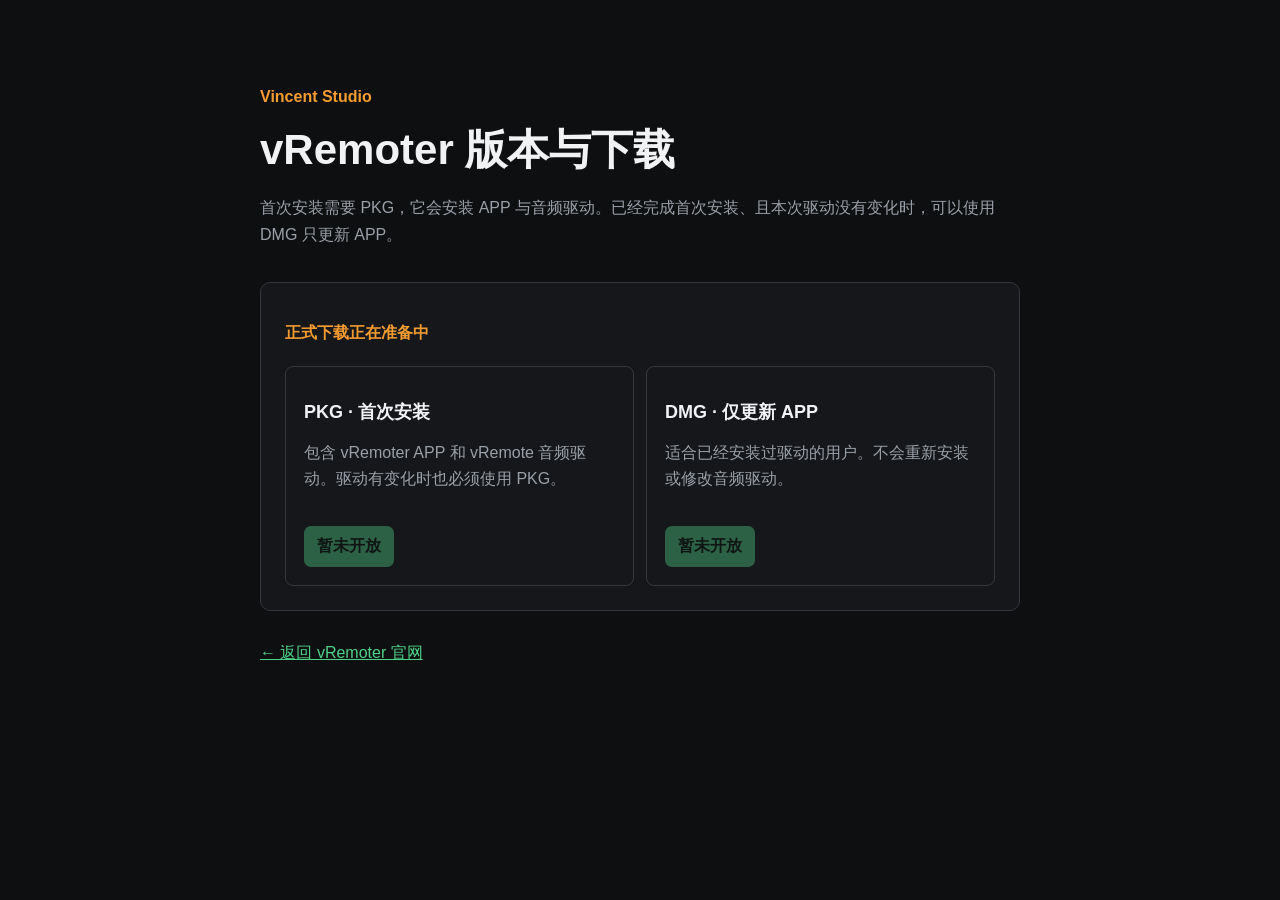
==== Server/index.html @ 198f52ce "Prepare private self-hosted vRemoter release" ====
<!doctype html>
<html lang="zh-Hans">
<head>
  <meta charset="utf-8">
  <meta name="viewport" content="width=device-width,initial-scale=1">
  <meta name="color-scheme" content="dark">
  <title>vRemoter · 版本与下载</title>
  <style>
    :root{font-family:-apple-system,BlinkMacSystemFont,"Segoe UI","PingFang SC",sans-serif;color:#f0f2f4;background:#0e0f11}
    body{margin:0}.wrap{width:min(760px,calc(100% - 40px));margin:0 auto;padding:72px 0}a{color:#4fd187}h1{font-size:42px;margin:0 0 12px}.lead{color:#9aa0a8;line-height:1.7}.panel{margin-top:34px;padding:24px;border:1px solid #34373c;border-radius:10px;background:#15171a}.status{color:#f59c31;font-weight:700}.downloads{display:grid;grid-template-columns:1fr 1fr;gap:12px;margin-top:22px}.download{padding:18px;border:1px solid #34373c;border-radius:8px}.download h2{font-size:18px}.download p{min-height:70px;color:#9aa0a8;line-height:1.6}.download a{display:inline-block;padding:10px 13px;border-radius:7px;background:#4fd187;color:#07120c;font-weight:750;text-decoration:none}.download a[aria-disabled="true"]{pointer-events:none;opacity:.4}.back{display:inline-block;margin-top:32px}@media(max-width:640px){h1{font-size:34px}.downloads{grid-template-columns:1fr}.download p{min-height:0}}
  </style>
</head>
<body>
  <main class="wrap">
    <p class="status">Vincent Studio</p>
    <h1>vRemoter 版本与下载</h1>
    <p class="lead">首次安装需要 PKG，它会安装 APP 与音频驱动。已经完成首次安装、且本次驱动没有变化时，可以使用 DMG 只更新 APP。</p>
    <section class="panel">
      <p id="release-status" class="status">正式下载正在准备中</p>
      <div class="downloads">
        <article class="download">
          <h2>PKG · 首次安装</h2>
          <p>包含 vRemoter APP 和 vRemote 音频驱动。驱动有变化时也必须使用 PKG。</p>
          <a id="pkg-link" href="#" aria-disabled="true">暂未开放</a>
        </article>
        <article class="download">
          <h2>DMG · 仅更新 APP</h2>
          <p>适合已经安装过驱动的用户。不会重新安装或修改音频驱动。</p>
          <a id="dmg-link" href="#" aria-disabled="true">暂未开放</a>
        </article>
      </div>
    </section>
    <a class="back" href="https://vremoter.vincentstudio.org">← 返回 vRemoter 官网</a>
  </main>
  <script>
    fetch('releases.json', {cache: 'no-store'})
      .then((response) => response.ok ? response.json() : Promise.reject())
      .then((releases) => releases.find((release) => !release.draft && !release.prerelease))
      .then((release) => {
        if (!release) return;
        document.querySelector('#release-status').textContent = `${release.name} · ${release.body || ''}`;
        for (const extension of ['pkg', 'dmg']) {
          const asset = release.assets.find((item) => item.name.toLowerCase().endsWith(`.${extension}`));
          if (!asset) continue;
          const link = document.querySelector(`#${extension}-link`);
          link.href = asset.browser_download_url;
          link.textContent = `下载 ${asset.name}`;
          link.removeAttribute('aria-disabled');
        }
      })
      .catch(() => {});
  </script>
</body>
</html>
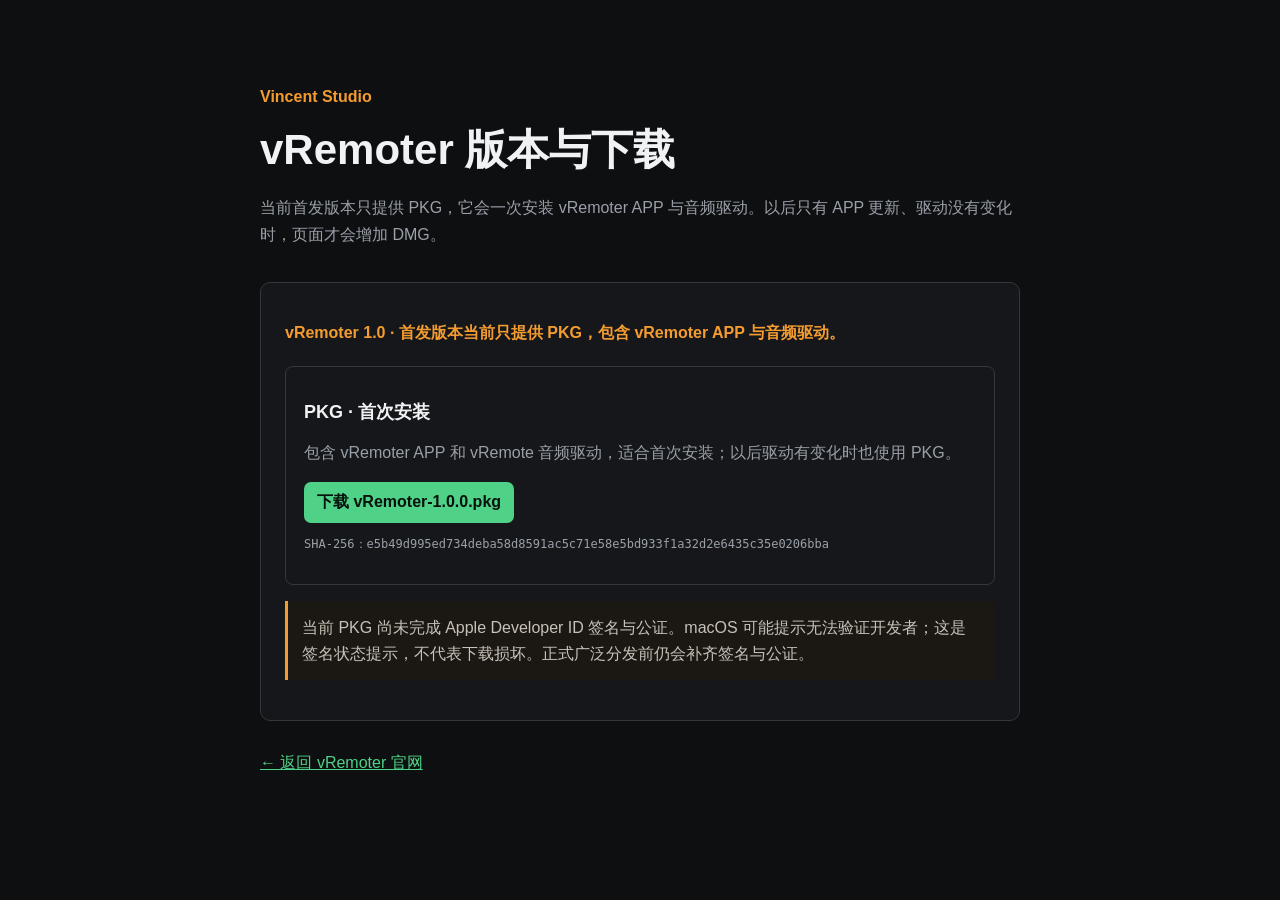
==== commit 94ff21eb: "Publish the initial PKG download" ====
--- a/Server/index.html
+++ b/Server/index.html
@@ -7,28 +7,18 @@
   <title>vRemoter · 版本与下载</title>
   <style>
     :root{font-family:-apple-system,BlinkMacSystemFont,"Segoe UI","PingFang SC",sans-serif;color:#f0f2f4;background:#0e0f11}
-    body{margin:0}.wrap{width:min(760px,calc(100% - 40px));margin:0 auto;padding:72px 0}a{color:#4fd187}h1{font-size:42px;margin:0 0 12px}.lead{color:#9aa0a8;line-height:1.7}.panel{margin-top:34px;padding:24px;border:1px solid #34373c;border-radius:10px;background:#15171a}.status{color:#f59c31;font-weight:700}.downloads{display:grid;grid-template-columns:1fr 1fr;gap:12px;margin-top:22px}.download{padding:18px;border:1px solid #34373c;border-radius:8px}.download h2{font-size:18px}.download p{min-height:70px;color:#9aa0a8;line-height:1.6}.download a{display:inline-block;padding:10px 13px;border-radius:7px;background:#4fd187;color:#07120c;font-weight:750;text-decoration:none}.download a[aria-disabled="true"]{pointer-events:none;opacity:.4}.back{display:inline-block;margin-top:32px}@media(max-width:640px){h1{font-size:34px}.downloads{grid-template-columns:1fr}.download p{min-height:0}}
+    body{margin:0}.wrap{width:min(760px,calc(100% - 40px));margin:0 auto;padding:72px 0}a{color:#4fd187}h1{font-size:42px;margin:0 0 12px}.lead{color:#9aa0a8;line-height:1.7}.panel{margin-top:34px;padding:24px;border:1px solid #34373c;border-radius:10px;background:#15171a}.status{color:#f59c31;font-weight:700}.downloads{display:grid;grid-template-columns:1fr;gap:12px;margin-top:22px}.download{padding:18px;border:1px solid #34373c;border-radius:8px}.download h2{font-size:18px}.download p{color:#9aa0a8;line-height:1.6}.download a{display:inline-block;padding:10px 13px;border-radius:7px;background:#4fd187;color:#07120c;font-weight:750;text-decoration:none}.notice{margin-top:16px;padding:14px;border-left:3px solid #f59c31;background:#1b1814;color:#c8c1b7;line-height:1.6}.digest{overflow-wrap:anywhere;font:12px ui-monospace,SFMono-Regular,Menlo,monospace;color:#777f88}.back{display:inline-block;margin-top:32px}@media(max-width:640px){h1{font-size:34px}}
   </style>
 </head>
 <body>
   <main class="wrap">
     <p class="status">Vincent Studio</p>
     <h1>vRemoter 版本与下载</h1>
-    <p class="lead">首次安装需要 PKG，它会安装 APP 与音频驱动。已经完成首次安装、且本次驱动没有变化时，可以使用 DMG 只更新 APP。</p>
+    <p class="lead">当前首发版本只提供 PKG，它会一次安装 vRemoter APP 与音频驱动。以后只有 APP 更新、驱动没有变化时，页面才会增加 DMG。</p>
     <section class="panel">
-      <p id="release-status" class="status">正式下载正在准备中</p>
-      <div class="downloads">
-        <article class="download">
-          <h2>PKG · 首次安装</h2>
-          <p>包含 vRemoter APP 和 vRemote 音频驱动。驱动有变化时也必须使用 PKG。</p>
-          <a id="pkg-link" href="#" aria-disabled="true">暂未开放</a>
-        </article>
-        <article class="download">
-          <h2>DMG · 仅更新 APP</h2>
-          <p>适合已经安装过驱动的用户。不会重新安装或修改音频驱动。</p>
-          <a id="dmg-link" href="#" aria-disabled="true">暂未开放</a>
-        </article>
-      </div>
+      <p id="release-status" class="status">正在读取最新版本…</p>
+      <div id="downloads" class="downloads"></div>
+      <p class="notice">当前 PKG 尚未完成 Apple Developer ID 签名与公证。macOS 可能提示无法验证开发者；这是签名状态提示，不代表下载损坏。正式广泛分发前仍会补齐签名与公证。</p>
     </section>
     <a class="back" href="https://vremoter.vincentstudio.org">← 返回 vRemoter 官网</a>
   </main>
@@ -39,16 +29,31 @@
       .then((release) => {
         if (!release) return;
         document.querySelector('#release-status').textContent = `${release.name} · ${release.body || ''}`;
+        const downloads = document.querySelector('#downloads');
+        const descriptions = {
+          pkg: '包含 vRemoter APP 和 vRemote 音频驱动，适合首次安装；以后驱动有变化时也使用 PKG。',
+          dmg: '只更新 vRemoter APP，不重新安装或修改音频驱动。'
+        };
         for (const extension of ['pkg', 'dmg']) {
           const asset = release.assets.find((item) => item.name.toLowerCase().endsWith(`.${extension}`));
           if (!asset) continue;
-          const link = document.querySelector(`#${extension}-link`);
-          link.href = asset.browser_download_url;
-          link.textContent = `下载 ${asset.name}`;
-          link.removeAttribute('aria-disabled');
+          const article = document.createElement('article');
+          article.className = 'download';
+          const digest = asset.digest?.replace(/^sha256:/i, '') || '';
+          article.innerHTML = `
+            <h2>${extension.toUpperCase()} · ${extension === 'pkg' ? '首次安装' : '仅更新 APP'}</h2>
+            <p>${descriptions[extension]}</p>
+            <a href="${asset.browser_download_url}">下载 ${asset.name}</a>
+            ${digest ? `<p class="digest">SHA-256：${digest}</p>` : ''}`;
+          downloads.appendChild(article);
+        }
+        if (!downloads.children.length) {
+          document.querySelector('#release-status').textContent = '当前版本暂时没有可下载文件';
         }
       })
-      .catch(() => {});
+      .catch(() => {
+        document.querySelector('#release-status').textContent = '暂时无法读取下载信息，请稍后刷新';
+      });
   </script>
 </body>
 </html>
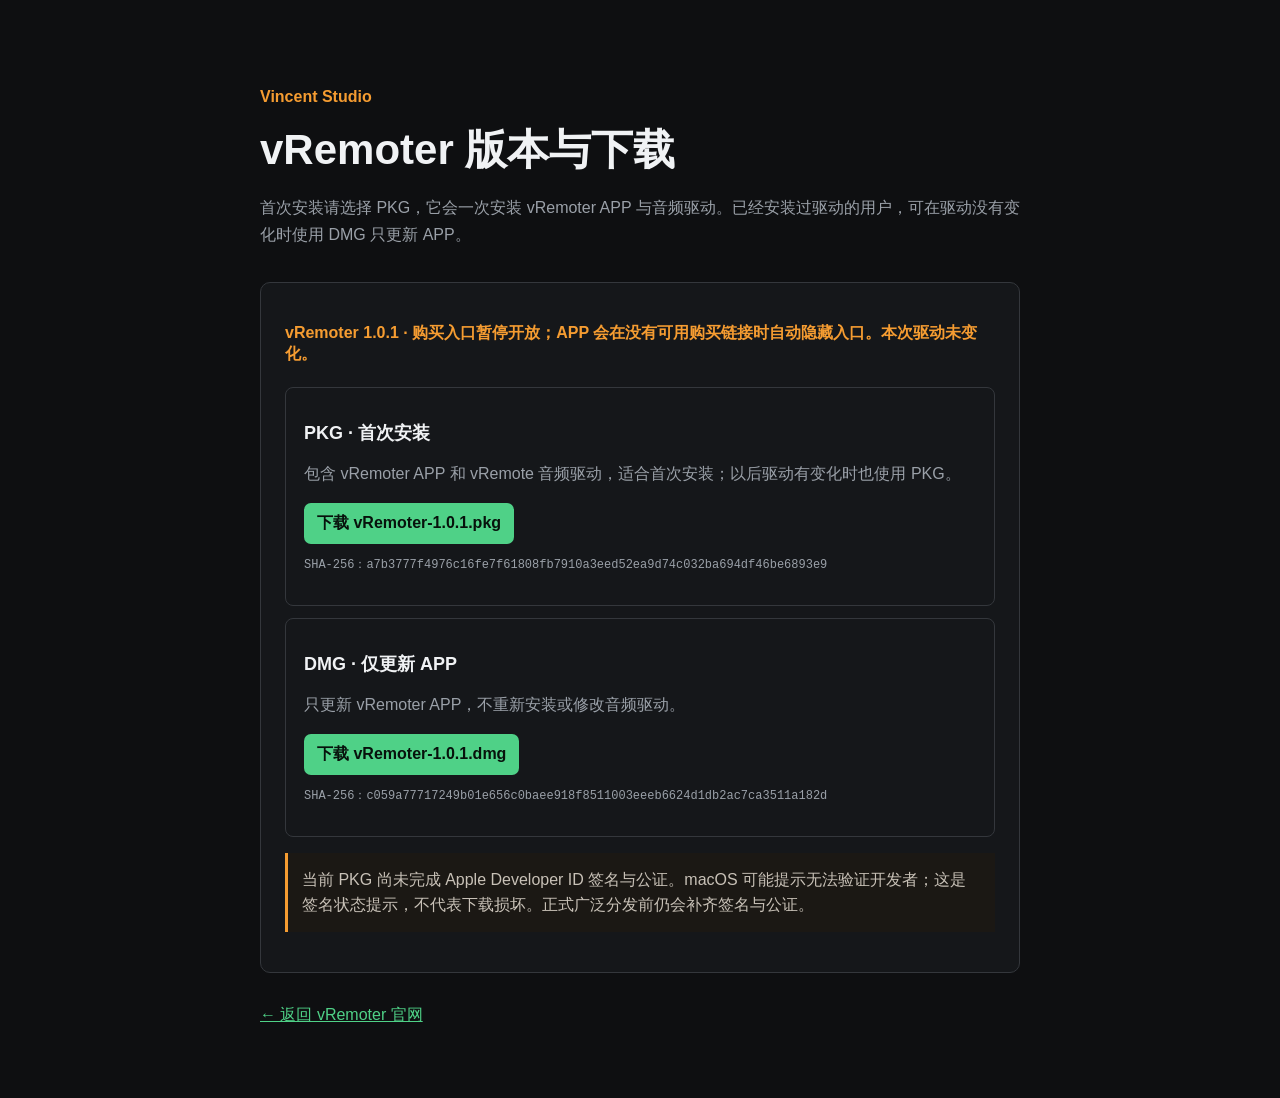
==== commit 311ea87b: "Release vRemoter 1.0.1 without purchase links" ====
--- a/Server/index.html
+++ b/Server/index.html
@@ -14,7 +14,7 @@
   <main class="wrap">
     <p class="status">Vincent Studio</p>
     <h1>vRemoter 版本与下载</h1>
-    <p class="lead">当前首发版本只提供 PKG，它会一次安装 vRemoter APP 与音频驱动。以后只有 APP 更新、驱动没有变化时，页面才会增加 DMG。</p>
+    <p class="lead">首次安装请选择 PKG，它会一次安装 vRemoter APP 与音频驱动。已经安装过驱动的用户，可在驱动没有变化时使用 DMG 只更新 APP。</p>
     <section class="panel">
       <p id="release-status" class="status">正在读取最新版本…</p>
       <div id="downloads" class="downloads"></div>
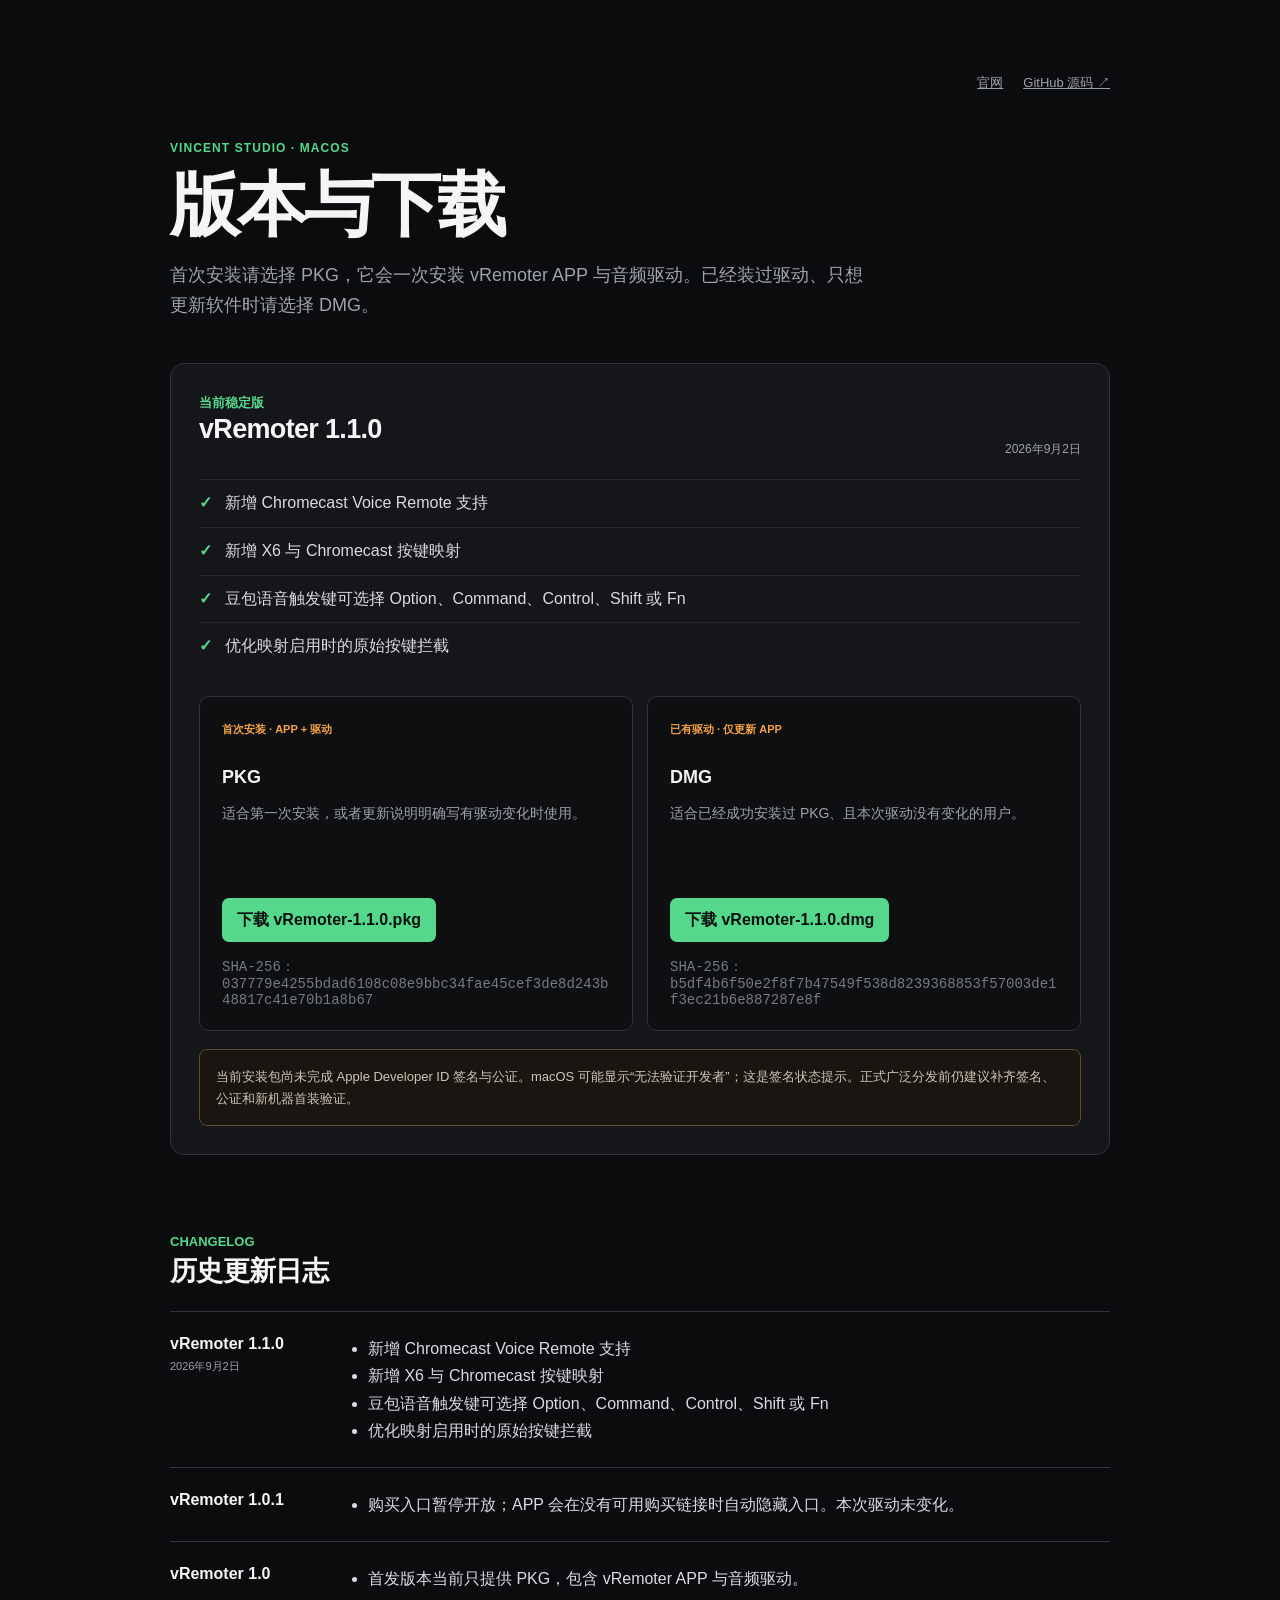
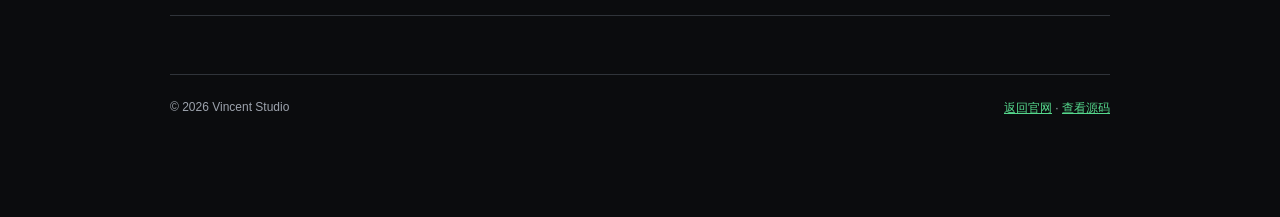
==== commit 18604248: "Release vRemoter 1.1.0 remote mapping support" ====
--- a/Server/index.html
+++ b/Server/index.html
@@ -4,55 +4,76 @@
   <meta charset="utf-8">
   <meta name="viewport" content="width=device-width,initial-scale=1">
   <meta name="color-scheme" content="dark">
+  <meta name="description" content="vRemoter 最新版本、安装包与更新日志。">
   <title>vRemoter · 版本与下载</title>
   <style>
-    :root{font-family:-apple-system,BlinkMacSystemFont,"Segoe UI","PingFang SC",sans-serif;color:#f0f2f4;background:#0e0f11}
-    body{margin:0}.wrap{width:min(760px,calc(100% - 40px));margin:0 auto;padding:72px 0}a{color:#4fd187}h1{font-size:42px;margin:0 0 12px}.lead{color:#9aa0a8;line-height:1.7}.panel{margin-top:34px;padding:24px;border:1px solid #34373c;border-radius:10px;background:#15171a}.status{color:#f59c31;font-weight:700}.downloads{display:grid;grid-template-columns:1fr;gap:12px;margin-top:22px}.download{padding:18px;border:1px solid #34373c;border-radius:8px}.download h2{font-size:18px}.download p{color:#9aa0a8;line-height:1.6}.download a{display:inline-block;padding:10px 13px;border-radius:7px;background:#4fd187;color:#07120c;font-weight:750;text-decoration:none}.notice{margin-top:16px;padding:14px;border-left:3px solid #f59c31;background:#1b1814;color:#c8c1b7;line-height:1.6}.digest{overflow-wrap:anywhere;font:12px ui-monospace,SFMono-Regular,Menlo,monospace;color:#777f88}.back{display:inline-block;margin-top:32px}@media(max-width:640px){h1{font-size:34px}}
+    :root{font-family:-apple-system,BlinkMacSystemFont,"Segoe UI","PingFang SC",sans-serif;color:#f4f5f6;background:#0b0c0e;--surface:#141619;--line:#30343a;--muted:#9da3ad;--green:#55d88c;--amber:#f4a447}
+    *{box-sizing:border-box}body{margin:0}a{color:inherit}.wrap{width:min(940px,calc(100% - 40px));margin:0 auto;padding:74px 0 100px}.toplinks{display:flex;gap:20px;justify-content:flex-end;color:var(--muted);font-size:13px}.toplinks a:hover{color:var(--green)}.eyebrow{margin:46px 0 12px;color:var(--green);font-size:12px;font-weight:800;letter-spacing:.09em;text-transform:uppercase}h1{max-width:700px;margin:0 0 18px;font-size:clamp(42px,7vw,70px);line-height:1.02;letter-spacing:-.045em}h2{margin:0 0 14px;font-size:27px;letter-spacing:-.025em}h3{margin:0 0 8px;font-size:18px}p{color:var(--muted);line-height:1.7}.lead{max-width:700px;font-size:18px}.panel{margin-top:42px;padding:28px;border:1px solid var(--line);border-radius:14px;background:var(--surface)}.version-row{display:flex;align-items:end;justify-content:space-between;gap:20px}.version-label{margin:0;color:var(--green);font-size:13px;font-weight:800}.release-date{margin:0;font-size:12px}.notes{margin:20px 0 0;padding:0;list-style:none}.notes li{position:relative;padding:11px 0 11px 26px;border-top:1px solid rgba(255,255,255,.08);color:#d8dce1;line-height:1.55}.notes li:before{content:"✓";position:absolute;left:0;color:var(--green);font-weight:800}.downloads{display:grid;grid-template-columns:repeat(2,minmax(0,1fr));gap:14px;margin-top:26px}.download{padding:22px;border:1px solid var(--line);border-radius:10px;background:#0d0f11}.download .kind{display:inline-block;margin-bottom:30px;color:var(--amber);font-size:11px;font-weight:800}.download p{min-height:82px;font-size:14px}.download a{display:inline-flex;min-height:44px;padding:0 15px;align-items:center;border-radius:7px;background:var(--green);color:#07120c;font-weight:750;text-decoration:none}.digest{min-height:0!important;margin:16px 0 0;overflow-wrap:anywhere;font:11px ui-monospace,SFMono-Regular,Menlo,monospace;color:#747b84}.notice{margin:18px 0 0;padding:16px;border:1px solid #5f4b2f;border-radius:8px;background:#191611;color:#cfc5b6;font-size:13px;line-height:1.65}.history{margin-top:76px}.history-list{margin-top:22px;border-top:1px solid var(--line)}.history-item{padding:23px 0;border-bottom:1px solid var(--line);display:grid;grid-template-columns:150px 1fr;gap:28px}.history-item strong{font-size:16px}.history-item time{display:block;margin-top:6px;color:var(--muted);font-size:11px}.history-item ul{margin:0;padding-left:20px;color:#d8dce1;line-height:1.7}.footer{margin-top:58px;padding-top:25px;border-top:1px solid var(--line);display:flex;justify-content:space-between;gap:20px;color:var(--muted);font-size:12px}.footer a{color:var(--green)}.loading{color:var(--amber);font-weight:700}@media(max-width:640px){.wrap{width:calc(100% - 28px);padding-top:28px}.toplinks{justify-content:flex-start}.eyebrow{margin-top:55px}.downloads,.history-item{grid-template-columns:1fr}.download p{min-height:0}.version-row,.footer{align-items:flex-start;flex-direction:column}.history{margin-top:58px}}
   </style>
 </head>
 <body>
   <main class="wrap">
-    <p class="status">Vincent Studio</p>
-    <h1>vRemoter 版本与下载</h1>
-    <p class="lead">首次安装请选择 PKG，它会一次安装 vRemoter APP 与音频驱动。已经安装过驱动的用户，可在驱动没有变化时使用 DMG 只更新 APP。</p>
-    <section class="panel">
-      <p id="release-status" class="status">正在读取最新版本…</p>
+    <nav class="toplinks" aria-label="站点导航"><a href="https://vremoter.vincentstudio.org">官网</a><a href="https://github.com/VincentKingHsu/vRemoter">GitHub 源码 ↗</a></nav>
+    <p class="eyebrow">Vincent Studio · macOS</p>
+    <h1>版本与下载</h1>
+    <p class="lead">首次安装请选择 PKG，它会一次安装 vRemoter APP 与音频驱动。已经装过驱动、只想更新软件时请选择 DMG。</p>
+
+    <section class="panel" aria-live="polite">
+      <div class="version-row"><div><p class="version-label">当前稳定版</p><h2 id="release-name">正在读取…</h2></div><p id="release-date" class="release-date"></p></div>
+      <ul id="latest-notes" class="notes"></ul>
       <div id="downloads" class="downloads"></div>
-      <p class="notice">当前 PKG 尚未完成 Apple Developer ID 签名与公证。macOS 可能提示无法验证开发者；这是签名状态提示，不代表下载损坏。正式广泛分发前仍会补齐签名与公证。</p>
+      <p class="notice">当前安装包尚未完成 Apple Developer ID 签名与公证。macOS 可能显示“无法验证开发者”；这是签名状态提示。正式广泛分发前仍建议补齐签名、公证和新机器首装验证。</p>
     </section>
-    <a class="back" href="https://vremoter.vincentstudio.org">← 返回 vRemoter 官网</a>
+
+    <section class="history">
+      <p class="version-label">CHANGELOG</p>
+      <h2>历史更新日志</h2>
+      <div id="history-list" class="history-list"><p class="loading">正在读取版本历史…</p></div>
+    </section>
+
+    <footer class="footer"><span>© 2026 Vincent Studio</span><span><a href="https://vremoter.vincentstudio.org">返回官网</a> · <a href="https://github.com/VincentKingHsu/vRemoter">查看源码</a></span></footer>
   </main>
   <script>
-    fetch('releases.json', {cache: 'no-store'})
-      .then((response) => response.ok ? response.json() : Promise.reject())
-      .then((releases) => releases.find((release) => !release.draft && !release.prerelease))
-      .then((release) => {
-        if (!release) return;
-        document.querySelector('#release-status').textContent = `${release.name} · ${release.body || ''}`;
+    const textLines = (value = '') => value.split(/\r?\n/).map((line) => line.replace(/^\s*[-*•]\s*/, '').trim()).filter(Boolean);
+    const safeDate = (value) => value ? new Intl.DateTimeFormat('zh-CN', {year:'numeric', month:'long', day:'numeric'}).format(new Date(value)) : '';
+    const assetCard = (asset, extension) => {
+      const article = document.createElement('article');
+      article.className = 'download';
+      const digest = (asset.digest || '').replace(/^sha256:/i, '');
+      const firstInstall = extension === 'pkg';
+      article.innerHTML = `<span class="kind">${firstInstall ? '首次安装 · APP + 驱动' : '已有驱动 · 仅更新 APP'}</span><h3>${extension.toUpperCase()}</h3><p>${firstInstall ? '适合第一次安装，或者更新说明明确写有驱动变化时使用。' : '适合已经成功安装过 PKG、且本次驱动没有变化的用户。'}</p><a href="${asset.browser_download_url}">下载 ${asset.name}</a>${digest ? `<p class="digest">SHA-256：${digest}</p>` : ''}`;
+      return article;
+    };
+
+    fetch('releases.json', {cache:'no-store'})
+      .then((response) => response.ok ? response.json() : Promise.reject(new Error('manifest')))
+      .then((allReleases) => {
+        const releases = allReleases.filter((release) => !release.draft && !release.prerelease);
+        const latest = releases[0];
+        if (!latest) throw new Error('empty');
+        document.querySelector('#release-name').textContent = latest.name;
+        document.querySelector('#release-date').textContent = safeDate(latest.published_at);
+        const latestNotes = document.querySelector('#latest-notes');
+        textLines(latest.body).forEach((line) => { const item = document.createElement('li'); item.textContent = line; latestNotes.appendChild(item); });
         const downloads = document.querySelector('#downloads');
-        const descriptions = {
-          pkg: '包含 vRemoter APP 和 vRemote 音频驱动，适合首次安装；以后驱动有变化时也使用 PKG。',
-          dmg: '只更新 vRemoter APP，不重新安装或修改音频驱动。'
-        };
-        for (const extension of ['pkg', 'dmg']) {
-          const asset = release.assets.find((item) => item.name.toLowerCase().endsWith(`.${extension}`));
-          if (!asset) continue;
-          const article = document.createElement('article');
-          article.className = 'download';
-          const digest = asset.digest?.replace(/^sha256:/i, '') || '';
-          article.innerHTML = `
-            <h2>${extension.toUpperCase()} · ${extension === 'pkg' ? '首次安装' : '仅更新 APP'}</h2>
-            <p>${descriptions[extension]}</p>
-            <a href="${asset.browser_download_url}">下载 ${asset.name}</a>
-            ${digest ? `<p class="digest">SHA-256：${digest}</p>` : ''}`;
-          downloads.appendChild(article);
-        }
-        if (!downloads.children.length) {
-          document.querySelector('#release-status').textContent = '当前版本暂时没有可下载文件';
-        }
+        ['pkg','dmg'].forEach((extension) => {
+          const asset = latest.assets.find((item) => item.name.toLowerCase().endsWith(`.${extension}`));
+          if (asset) downloads.appendChild(assetCard(asset, extension));
+        });
+        if (!downloads.children.length) downloads.innerHTML = '<p class="loading">当前版本暂时没有可下载文件。</p>';
+        const history = document.querySelector('#history-list');
+        history.innerHTML = '';
+        releases.forEach((release) => {
+          const item = document.createElement('article');
+          item.className = 'history-item';
+          const bullets = textLines(release.body).map((line) => `<li>${line}</li>`).join('');
+          item.innerHTML = `<div><strong>${release.name}</strong><time>${safeDate(release.published_at)}</time></div><ul>${bullets || '<li>版本维护更新</li>'}</ul>`;
+          history.appendChild(item);
+        });
       })
       .catch(() => {
-        document.querySelector('#release-status').textContent = '暂时无法读取下载信息，请稍后刷新';
+        document.querySelector('#release-name').textContent = '暂时无法读取下载信息';
+        document.querySelector('#history-list').innerHTML = '<p class="loading">请稍后刷新，或前往 GitHub 查看源码与版本记录。</p>';
       });
   </script>
 </body>
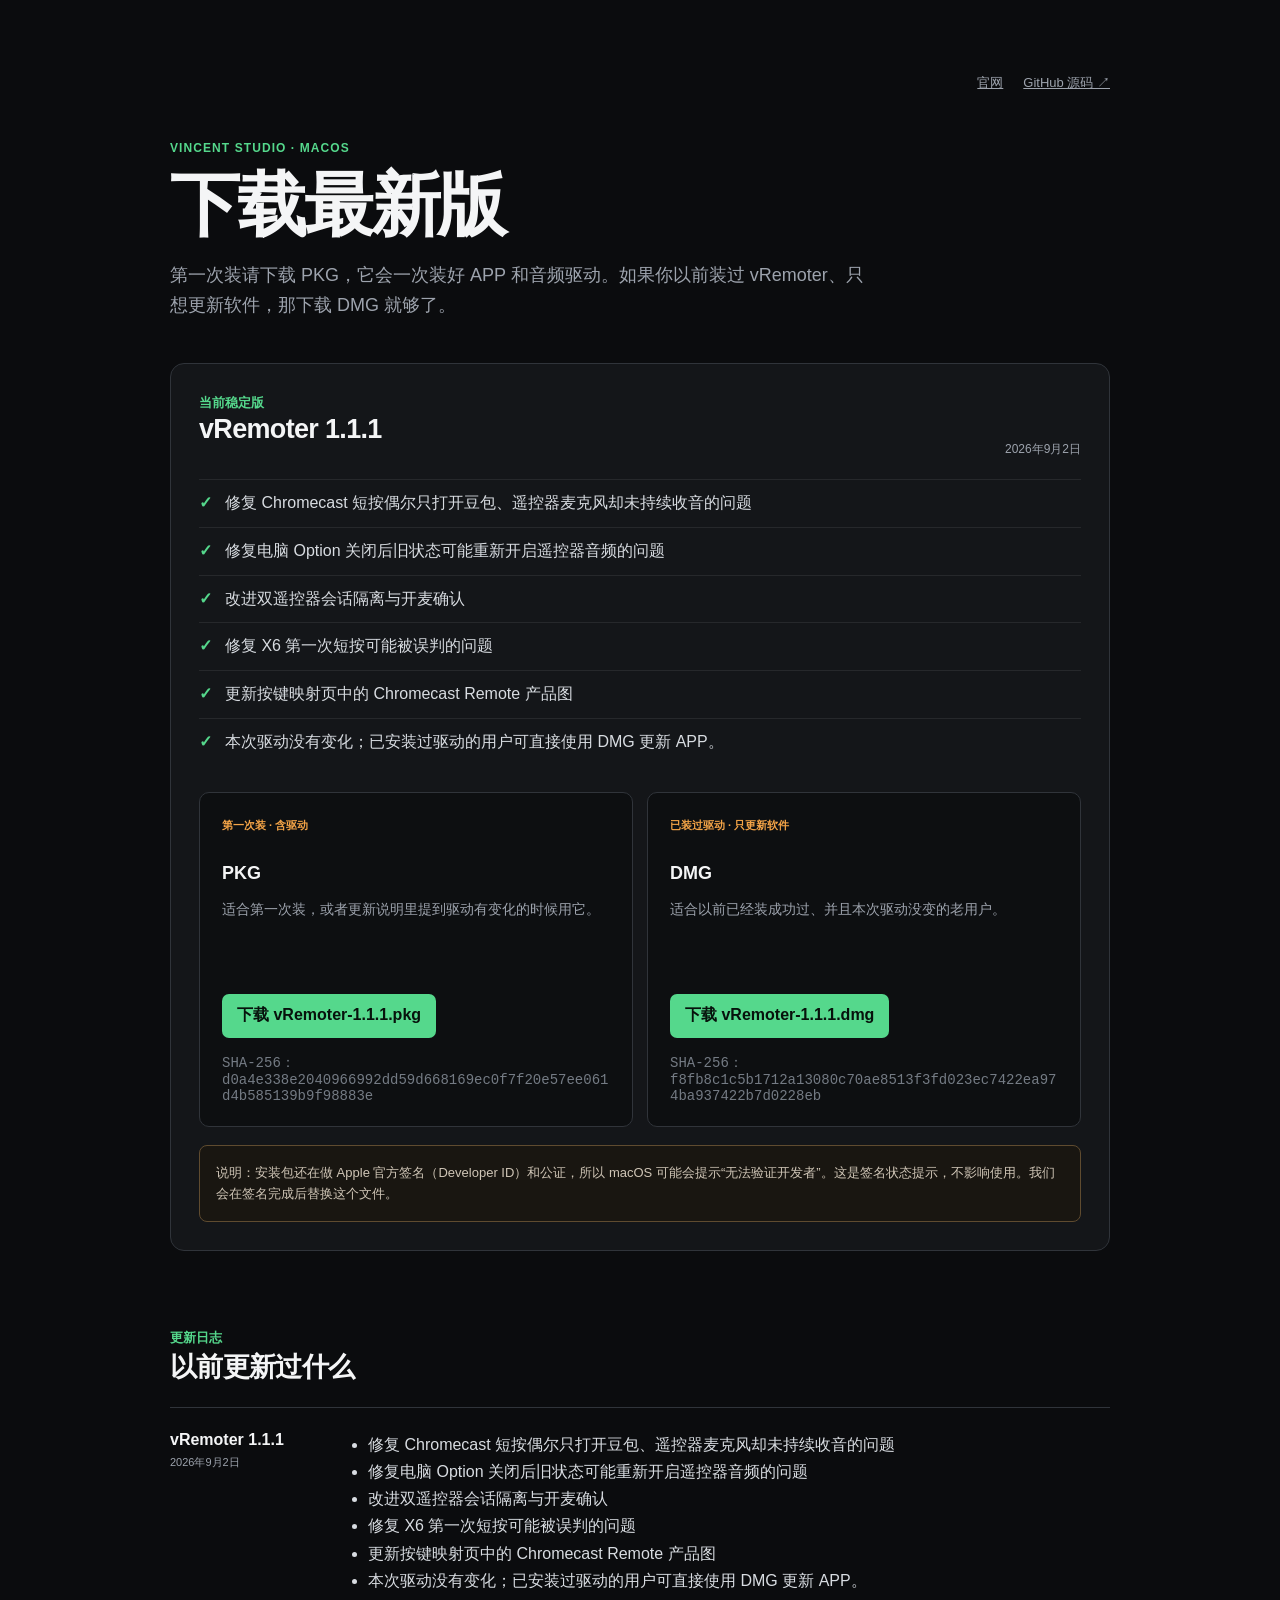
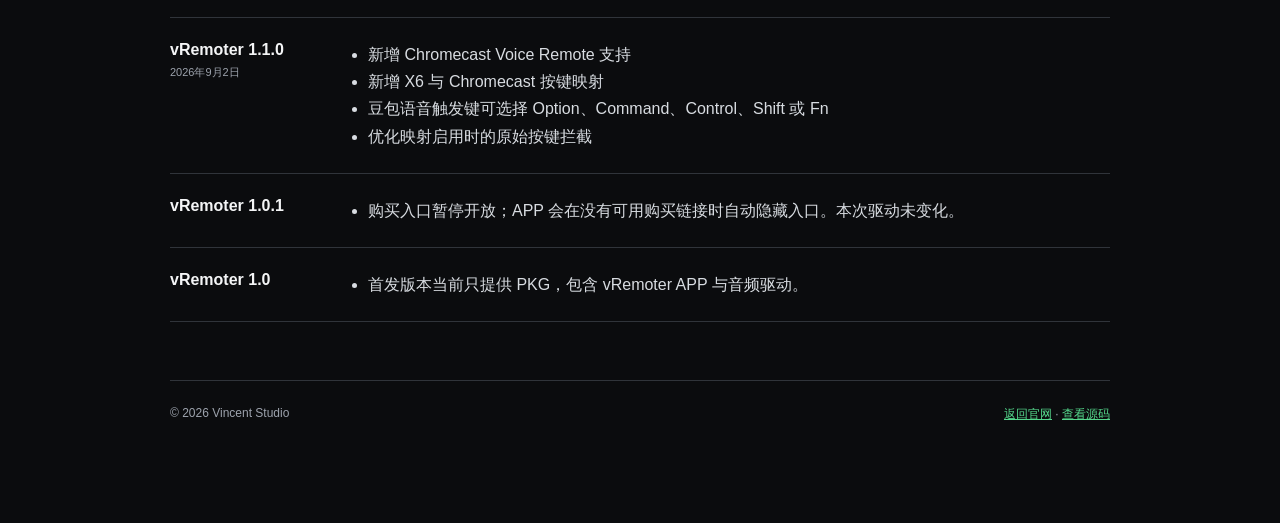
==== commit 2d906f32: "Refresh 1.1.1 screenshots and rewrite site copy for marketing tone - Replace console and mapping scr" ====
--- a/Server/index.html
+++ b/Server/index.html
@@ -4,8 +4,8 @@
   <meta charset="utf-8">
   <meta name="viewport" content="width=device-width,initial-scale=1">
   <meta name="color-scheme" content="dark">
-  <meta name="description" content="vRemoter 最新版本、安装包与更新日志。">
-  <title>vRemoter · 版本与下载</title>
+  <meta name="description" content="下载 vRemoter 最新版本，查看历史更新日志。macOS 12 及以上版本适用。">
+  <title>vRemoter · 下载与更新</title>
   <style>
     :root{font-family:-apple-system,BlinkMacSystemFont,"Segoe UI","PingFang SC",sans-serif;color:#f4f5f6;background:#0b0c0e;--surface:#141619;--line:#30343a;--muted:#9da3ad;--green:#55d88c;--amber:#f4a447}
     *{box-sizing:border-box}body{margin:0}a{color:inherit}.wrap{width:min(940px,calc(100% - 40px));margin:0 auto;padding:74px 0 100px}.toplinks{display:flex;gap:20px;justify-content:flex-end;color:var(--muted);font-size:13px}.toplinks a:hover{color:var(--green)}.eyebrow{margin:46px 0 12px;color:var(--green);font-size:12px;font-weight:800;letter-spacing:.09em;text-transform:uppercase}h1{max-width:700px;margin:0 0 18px;font-size:clamp(42px,7vw,70px);line-height:1.02;letter-spacing:-.045em}h2{margin:0 0 14px;font-size:27px;letter-spacing:-.025em}h3{margin:0 0 8px;font-size:18px}p{color:var(--muted);line-height:1.7}.lead{max-width:700px;font-size:18px}.panel{margin-top:42px;padding:28px;border:1px solid var(--line);border-radius:14px;background:var(--surface)}.version-row{display:flex;align-items:end;justify-content:space-between;gap:20px}.version-label{margin:0;color:var(--green);font-size:13px;font-weight:800}.release-date{margin:0;font-size:12px}.notes{margin:20px 0 0;padding:0;list-style:none}.notes li{position:relative;padding:11px 0 11px 26px;border-top:1px solid rgba(255,255,255,.08);color:#d8dce1;line-height:1.55}.notes li:before{content:"✓";position:absolute;left:0;color:var(--green);font-weight:800}.downloads{display:grid;grid-template-columns:repeat(2,minmax(0,1fr));gap:14px;margin-top:26px}.download{padding:22px;border:1px solid var(--line);border-radius:10px;background:#0d0f11}.download .kind{display:inline-block;margin-bottom:30px;color:var(--amber);font-size:11px;font-weight:800}.download p{min-height:82px;font-size:14px}.download a{display:inline-flex;min-height:44px;padding:0 15px;align-items:center;border-radius:7px;background:var(--green);color:#07120c;font-weight:750;text-decoration:none}.digest{min-height:0!important;margin:16px 0 0;overflow-wrap:anywhere;font:11px ui-monospace,SFMono-Regular,Menlo,monospace;color:#747b84}.notice{margin:18px 0 0;padding:16px;border:1px solid #5f4b2f;border-radius:8px;background:#191611;color:#cfc5b6;font-size:13px;line-height:1.65}.history{margin-top:76px}.history-list{margin-top:22px;border-top:1px solid var(--line)}.history-item{padding:23px 0;border-bottom:1px solid var(--line);display:grid;grid-template-columns:150px 1fr;gap:28px}.history-item strong{font-size:16px}.history-item time{display:block;margin-top:6px;color:var(--muted);font-size:11px}.history-item ul{margin:0;padding-left:20px;color:#d8dce1;line-height:1.7}.footer{margin-top:58px;padding-top:25px;border-top:1px solid var(--line);display:flex;justify-content:space-between;gap:20px;color:var(--muted);font-size:12px}.footer a{color:var(--green)}.loading{color:var(--amber);font-weight:700}@media(max-width:640px){.wrap{width:calc(100% - 28px);padding-top:28px}.toplinks{justify-content:flex-start}.eyebrow{margin-top:55px}.downloads,.history-item{grid-template-columns:1fr}.download p{min-height:0}.version-row,.footer{align-items:flex-start;flex-direction:column}.history{margin-top:58px}}
@@ -15,19 +15,19 @@
   <main class="wrap">
     <nav class="toplinks" aria-label="站点导航"><a href="https://vremoter.vincentstudio.org">官网</a><a href="https://github.com/VincentKingHsu/vRemoter">GitHub 源码 ↗</a></nav>
     <p class="eyebrow">Vincent Studio · macOS</p>
-    <h1>版本与下载</h1>
-    <p class="lead">首次安装请选择 PKG，它会一次安装 vRemoter APP 与音频驱动。已经装过驱动、只想更新软件时请选择 DMG。</p>
+    <h1>下载最新版</h1>
+    <p class="lead">第一次装请下载 PKG，它会一次装好 APP 和音频驱动。如果你以前装过 vRemoter、只想更新软件，那下载 DMG 就够了。</p>
 
     <section class="panel" aria-live="polite">
       <div class="version-row"><div><p class="version-label">当前稳定版</p><h2 id="release-name">正在读取…</h2></div><p id="release-date" class="release-date"></p></div>
       <ul id="latest-notes" class="notes"></ul>
       <div id="downloads" class="downloads"></div>
-      <p class="notice">当前安装包尚未完成 Apple Developer ID 签名与公证。macOS 可能显示“无法验证开发者”；这是签名状态提示。正式广泛分发前仍建议补齐签名、公证和新机器首装验证。</p>
+      <p class="notice">说明：安装包还在做 Apple 官方签名（Developer ID）和公证，所以 macOS 可能会提示“无法验证开发者”。这是签名状态提示，不影响使用。我们会在签名完成后替换这个文件。</p>
     </section>
 
     <section class="history">
-      <p class="version-label">CHANGELOG</p>
-      <h2>历史更新日志</h2>
+      <p class="version-label">更新日志</p>
+      <h2>以前更新过什么</h2>
       <div id="history-list" class="history-list"><p class="loading">正在读取版本历史…</p></div>
     </section>
 
@@ -41,7 +41,7 @@
       article.className = 'download';
       const digest = (asset.digest || '').replace(/^sha256:/i, '');
       const firstInstall = extension === 'pkg';
-      article.innerHTML = `<span class="kind">${firstInstall ? '首次安装 · APP + 驱动' : '已有驱动 · 仅更新 APP'}</span><h3>${extension.toUpperCase()}</h3><p>${firstInstall ? '适合第一次安装，或者更新说明明确写有驱动变化时使用。' : '适合已经成功安装过 PKG、且本次驱动没有变化的用户。'}</p><a href="${asset.browser_download_url}">下载 ${asset.name}</a>${digest ? `<p class="digest">SHA-256：${digest}</p>` : ''}`;
+      article.innerHTML = `<span class="kind">${firstInstall ? '第一次装 · 含驱动' : '已装过驱动 · 只更新软件'}</span><h3>${extension.toUpperCase()}</h3><p>${firstInstall ? '适合第一次装，或者更新说明里提到驱动有变化的时候用它。' : '适合以前已经装成功过、并且本次驱动没变的老用户。'}</p><a href="${asset.browser_download_url}">下载 ${asset.name}</a>${digest ? `<p class="digest">SHA-256：${digest}</p>` : ''}`;
       return article;
     };
 
